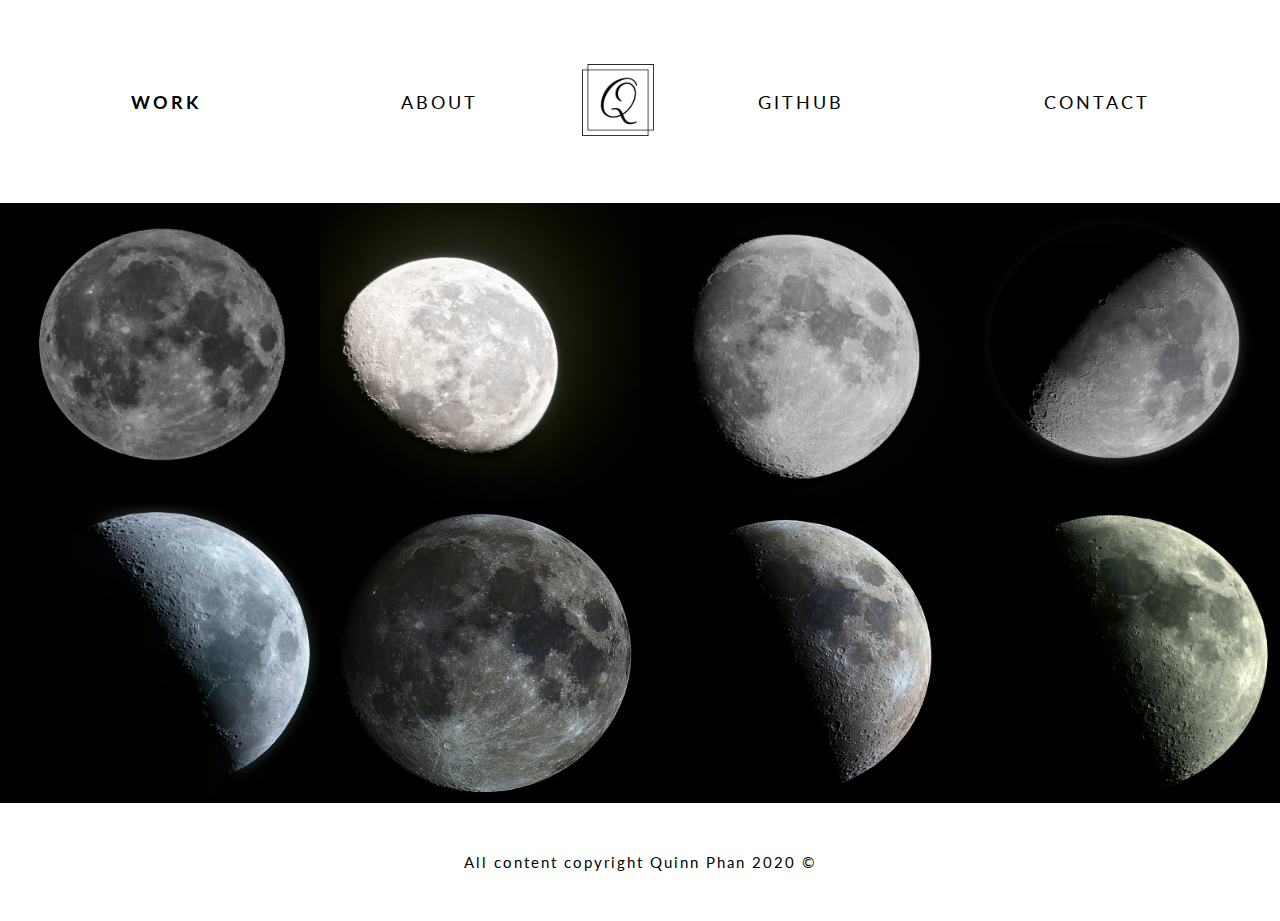
==== index.html @ d1066092 "Add files via upload" ====
<!DOCTYPE html>
<html lang="en" dir="ltr">
<head>
	<meta charset="utf-8">
	<meta name="copyright" content="Copyright Quinn Phan 2020. All Rights Reserved.">
	<meta name="description" content="HTML-CSS Projects by Quinn Phan">
	<meta name="viewport" content="width=device-width, initial-scale=1.0, maximum-scale=1.0, user-scalable=no">
	<meta content="IE=edge,chrome=1" http-equiv="X-UA-Compatible">

	<title>HTML-CSS Projects | Quinn Phan</title>

	<link rel="stylesheet" type="text/css" media="all" href="css/home.css">

	<link href="https://fonts.googleapis.com/css?family=Lato:400,700,900" rel="stylesheet">
</head>

<body class="home" id="home">
	<header>
		<div class="nav">
			<ul class="main-nav">
				<li class="active">
					<a href="index.html">Work</a>
				</li>
				<li>
					<a href="about.html">About</a>
				</li>
				<li>
					<img src="images/logo.png" class="logo"/>
				</li>
				<li>
					<a href="https://github.com/Quinnph" target="_blank">GitHub</a>
				</li>
				<li>
					<a href="contact.html">Contact</a>
				</li>
			</ul>
		</div>
	</header>

	<main>
		<div class="project">
			<div class="item">
				<a href="#" target="_blank"><img src="images/img1.jfif" class="item1"/></a>
				<div class="description">
					<h1>Project 1</h1>
					<br>
					<p>description</p>
				</div>
			</div>
			<div class="item">
				<a href="#" target="_blank"><img src="images/img2.jfif"/></a>
				<div class="description">
					<h1>Project 2</h1>
					<br>
					<p>description</p>
				</div>
			</div>
			<div class="item">
				<a href="#" target="_blank"><img src="images/img3.jfif"/></a>
				<div class="description">
					<h1>Project 3</h1>
					<br>
					<p>description</p>
				</div>
			</div>
			<div class="item">
				<a href="#" target="_blank"><img src="images/img4.jfif"/></a>
				<div class="description">
					<h1>Project 4</h1>
					<br>
					<p>description</p>
				</div>
			</div>
			<div class="item">
				<a href="#" target="_blank"><img src="images/img5.jfif"/></a>
				<div class="description">
					<h1>Project 5</h1>
					<br>
					<p>description</p>
				</div>
			</div>
			<div class="item">
				<a href="#" target="_blank"><img src="images/img6.jfif"/></a>
				<div class="description">
					<h1>Project 6</h1>
					<br>
					<p>description</p>
				</div>
			</div>
			<div class="item">
				<a href="#" target="_blank"><img src="images/img7.jfif" class="img7"/></a>
				<div class="description">
					<h1>Project 7</h1>
					<br>
					<p>description</p>
				</div>
			</div>
			<div class="item">
				<a href="#" target="_blank"><img src="images/img8.jfif"/></a>
				<div class="description">
					<h1>Project 8</h1>
					<br>
					<p>description</p>
				</div>
			</div>
		</div>
	</main>

	<footer class="footer">
		<p>All content copyright Quinn Phan 2020 &copy;</p>
	</footer>
</body>


</html>
---- css/home.css ----
* {
	margin: 0;
	padding: 0;
}

body {
	font-family: Lato, sans-serif;
	font-weight: 400;
	font-style: normal;
	background-color: #ffffff;
	color: #555555;
}

.nav {
	width: 100%;
	height: 20%;
	margin: 60px auto;
	text-align: center;
}

.main-nav {
	list-style: none;
	display: inline-flex;
	align-items: center;
	justify-content: center;
}

.main-nav li a {
	text-transform: uppercase;
	text-decoration: none;
	color: black;
	line-height: 24px;
	font-size: 18px;
	padding: 0 100px;
	letter-spacing: 3px;
	text-align: right;
}

.active {
	font-weight: 700;
}

.main-nav li a:hover {
	color: #fecd01;
	font-style: italic;
}

.logo {
	width: 80px;
	height: auto;
}

.logo:hover {
	width: 90px;
	height: auto;
	transition: all 0.6s;
}

.project {
	display: block;
	overflow: hidden;
	width: 100%;
	margin: 0 auto;
	text-align: center;
}

.item a img {
	position: relative;
	float: left;
	width: 25%;
	height: 300px;
}

.description {
	display: none;
}
/*
.description {
	display: inline-block;
	position: absolute;
  	width: 100%;
  	height: 100%;
  	margin: 0;
  	opacity: 0;
  	transition: 0.5s ease;
 	background-color: #555555;
}

 h1, p {
  color: white;
  font-size: 20px;
}

.item:hover {
	cursor: pointer;
}

.item:hover .description {
	opacity: 1;
}
*/
.footer {
	margin: 50px auto;
	width: 100%;
	text-align: center;
	font-size: 15px;
	color: black;
	letter-spacing: 2px
}
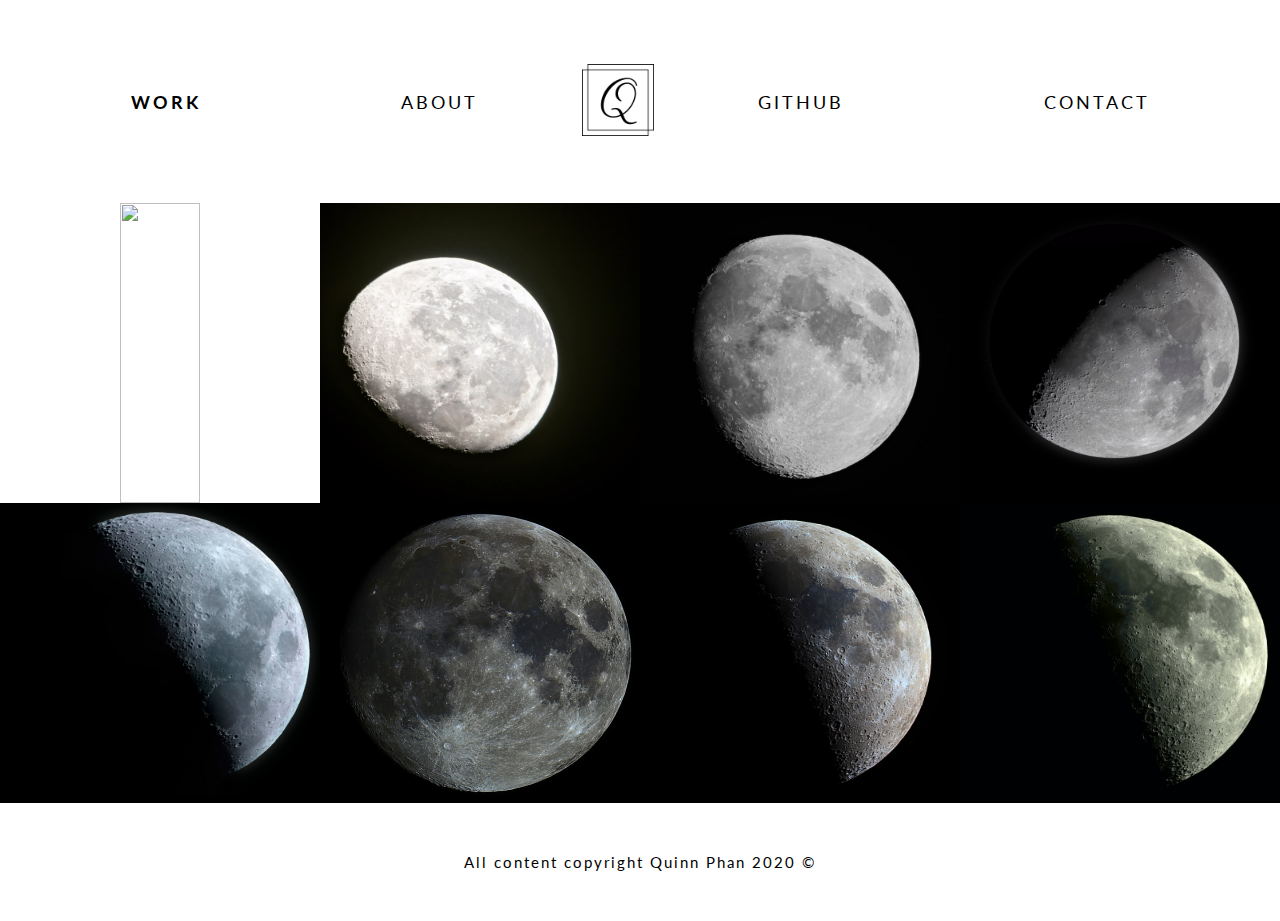
==== commit a5d8a6ad: "Add files via upload" ====
--- a/index.html
+++ b/index.html
@@ -40,12 +40,7 @@
 	<main>
 		<div class="project">
 			<div class="item">
-				<a href="#" target="_blank"><img src="images/img1.jfif" class="item1"/></a>
-				<div class="description">
-					<h1>Project 1</h1>
-					<br>
-					<p>description</p>
-				</div>
+				<a href="p1/kevincummings.html" target="_blank" alt="Kevin Cummings"><img src="p1/images/kevin-logo.jpg"/></a>
 			</div>
 			<div class="item">
 				<a href="#" target="_blank"><img src="images/img2.jfif"/></a>
--- a/css/home.css
+++ b/css/home.css
@@ -1,111 +1,168 @@
-* {
-	margin: 0;
-	padding: 0;
-}
-
-body {
-	font-family: Lato, sans-serif;
-	font-weight: 400;
-	font-style: normal;
-	background-color: #ffffff;
-	color: #555555;
-}
-
-.nav {
-	width: 100%;
-	height: 20%;
-	margin: 60px auto;
-	text-align: center;
-}
-
-.main-nav {
-	list-style: none;
-	display: inline-flex;
-	align-items: center;
-	justify-content: center;
-}
-
-.main-nav li a {
-	text-transform: uppercase;
-	text-decoration: none;
-	color: black;
-	line-height: 24px;
-	font-size: 18px;
-	padding: 0 100px;
-	letter-spacing: 3px;
-	text-align: right;
-}
-
-.active {
-	font-weight: 700;
-}
-
-.main-nav li a:hover {
-	color: #fecd01;
-	font-style: italic;
-}
-
-.logo {
-	width: 80px;
-	height: auto;
-}
-
-.logo:hover {
-	width: 90px;
-	height: auto;
-	transition: all 0.6s;
-}
-
-.project {
-	display: block;
-	overflow: hidden;
-	width: 100%;
-	margin: 0 auto;
-	text-align: center;
-}
-
-.item a img {
-	position: relative;
-	float: left;
-	width: 25%;
-	height: 300px;
-}
-
-.description {
-	display: none;
-}
-/*
-.description {
-	display: inline-block;
-	position: absolute;
-  	width: 100%;
-  	height: 100%;
-  	margin: 0;
-  	opacity: 0;
-  	transition: 0.5s ease;
- 	background-color: #555555;
-}
-
- h1, p {
-  color: white;
-  font-size: 20px;
-}
-
-.item:hover {
-	cursor: pointer;
-}
-
-.item:hover .description {
-	opacity: 1;
-}
-*/
-.footer {
-	margin: 50px auto;
-	width: 100%;
-	text-align: center;
-	font-size: 15px;
-	color: black;
-	letter-spacing: 2px
-}
-
-
+* {
+	margin: 0;
+	padding: 0;
+}
+
+body {
+	font-family: Lato, sans-serif;
+	font-weight: 400;
+	font-style: normal;
+	background-color: #ffffff;
+	color: #555555;
+}
+
+.nav {
+	width: 100%;
+	height: 20%;
+	margin: 60px auto;
+	text-align: center;
+	overflow: hidden;
+}
+
+.main-nav {
+	list-style: none;
+	display: inline-flex;
+	align-items: center;
+	justify-content: center;
+}
+
+.main-nav li a {
+	text-transform: uppercase;
+	text-decoration: none;
+	color: black;
+	line-height: 24px;
+	font-size: 18px;
+	padding: 0 100px;
+	letter-spacing: 3px;
+	text-align: right;
+}
+
+.active {
+	font-weight: 700;
+}
+
+.main-nav li a:hover {
+	color: #fecd01;
+	font-style: italic;
+}
+
+.logo {
+	width: 80px;
+	height: auto;
+}
+
+.logo:hover {
+	width: 90px;
+	height: auto;
+	transition: all 0.6s;
+}
+
+.project {
+	display: block;
+	overflow: hidden;
+	width: 100%;
+	margin: 0 auto;
+	text-align: center;
+}
+
+.item a img {
+	position: relative;
+	float: left;
+	width: 25%;
+	height: 300px;
+}
+
+.description {
+	display: none;
+}
+/*
+.description {
+	display: inline-block;
+	position: absolute;
+  	width: 100%;
+  	height: 100%;
+  	margin: 0;
+  	opacity: 0;
+  	transition: 0.5s ease;
+ 	background-color: #555555;
+}
+
+ h1, p {
+  color: white;
+  font-size: 20px;
+}
+
+.item:hover {
+	cursor: pointer;
+}
+
+.item:hover .description {
+	opacity: 1;
+}
+*/
+.footer {
+	margin: 50px auto;
+	width: 100%;
+	text-align: center;
+	font-size: 15px;
+	color: black;
+	letter-spacing: 2px
+}
+
+@media only screen and  (min-width: 320px) and (max-width: 424px) {
+	.nav {
+		margin: 30px auto;
+		float: left;
+	}
+
+	.main-nav {
+		display: block;
+	}
+	.logo {
+		display: none;
+	}
+	.item a img {
+		float: none;
+		width: 90%;
+		height: 300px;
+	}
+}
+
+@media only screen and  (min-width: 425px) and (max-width: 767px) {
+	.nav {
+		margin: 30px auto;
+		float: left;
+	}
+
+	.main-nav {
+		display: block;
+	}
+	.logo {
+		display: none;
+	}
+	.item a img {
+		float: none;
+		width: 90%;
+		height: 320px;
+	}
+}
+
+@media only screen and (min-width: 768px) and (max-width: 1023px) {
+	.nav {
+		margin: 50px auto;
+		float: left;
+	}
+
+	.main-nav {
+		display: block;
+	}
+	.logo {
+		display: none;
+	}
+	.item a img {
+		width: 50%;
+		height: 320px;
+	}
+}
+
+
